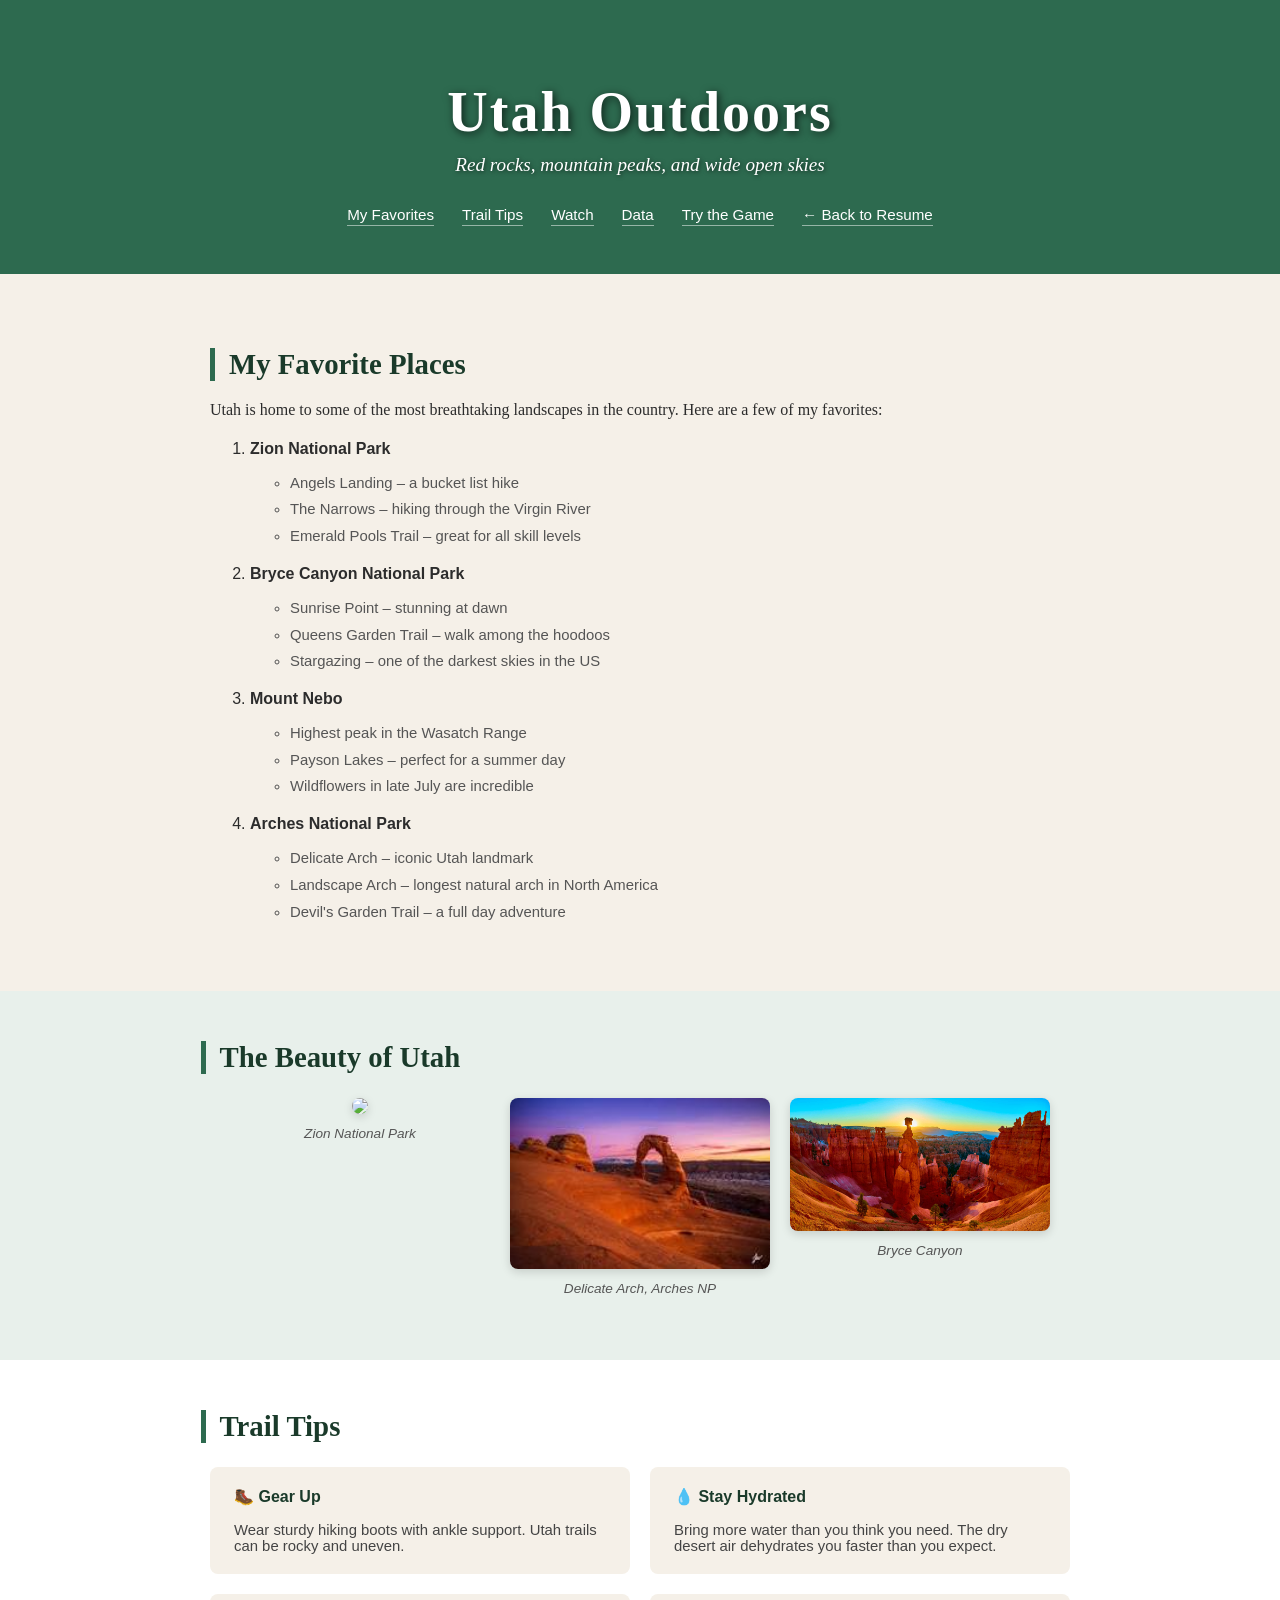
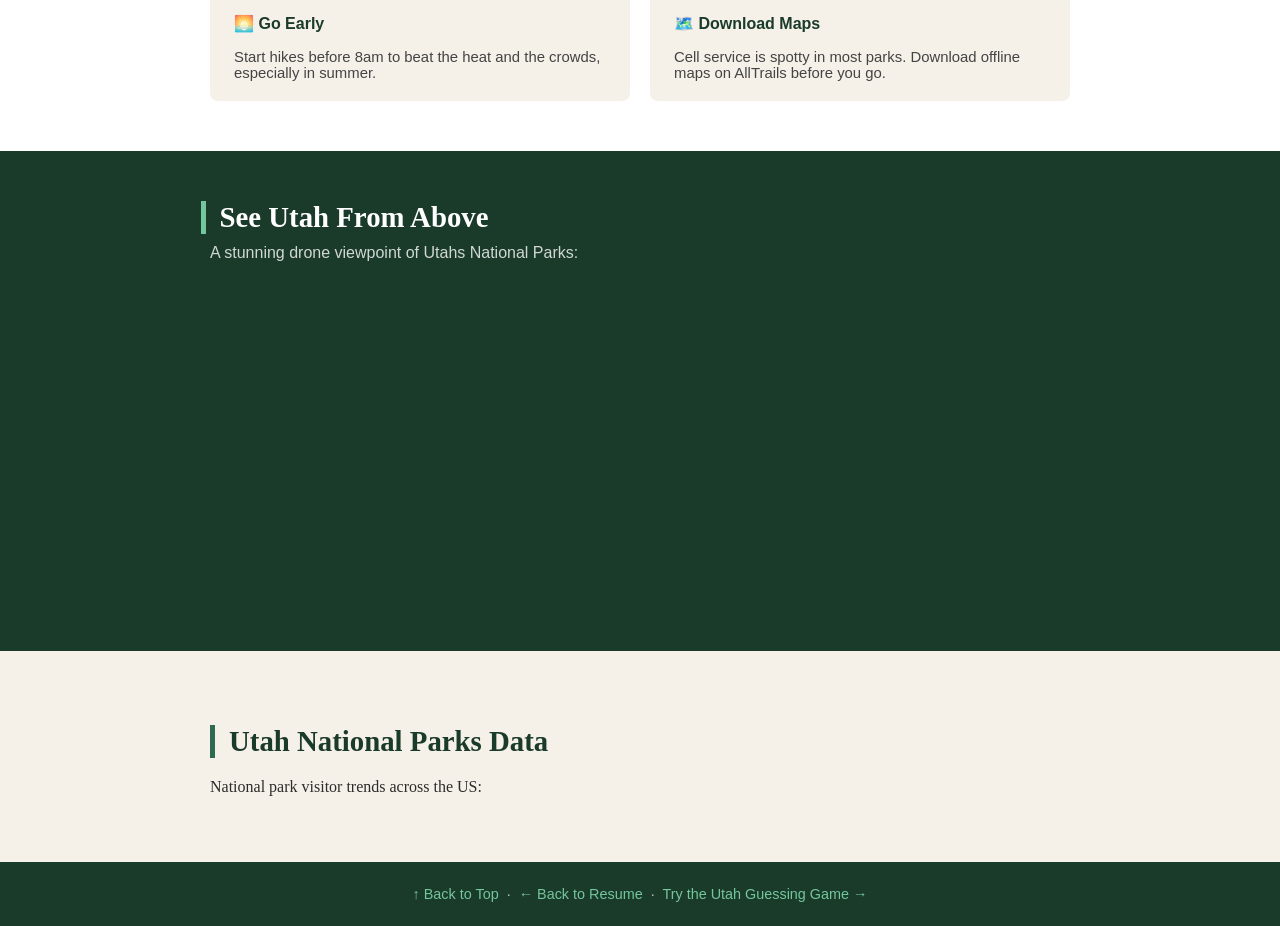
==== scratch.html @ 17a2ec70 "Update scratch.html" ====
<!DOCTYPE html>
<html lang="en">
<head>
  <meta charset="UTF-8" />
  <meta name="viewport" content="width=device-width, initial-scale=1.0" />
  <title>Utah Outdoors – Eva O'Brien</title>
  <link rel="stylesheet" href="scratch.css" />
</head>
<body>

  <!-- On-page anchor target -->
  <a name="top"></a>

  <div id="header">
    <h1>Utah Outdoors</h1>
    <p class="tagline">Red rocks, mountain peaks, and wide open skies</p>
    <nav id="scratch-nav">
      <a href="#favorites">My Favorites</a>
      <a href="#tips">Trail Tips</a>
      <a href="#video">Watch</a>
      <a href="#tableau">Data</a>
      <a href="app.html">Try the Game</a>
      <a href="index.html">← Back to Resume</a>
    </nav>
  </div>

  <!-- Favorites Section -->
  <a name="favorites"></a>
  <div id="favorites-section" class="content-block">
    <h2>My Favorite Places</h2>
    <p>Utah is home to some of the most breathtaking landscapes in the country. Here are a few of my favorites:</p>

    <!-- Ordered list with embedded unordered list -->
    <ol class="main-list">
      <li>
        <strong>Zion National Park</strong>
        <ul class="sub-list">
          <li>Angels Landing – a bucket list hike</li>
          <li>The Narrows – hiking through the Virgin River</li>
          <li>Emerald Pools Trail – great for all skill levels</li>
        </ul>
      </li>
      <li>
        <strong>Bryce Canyon National Park</strong>
        <ul class="sub-list">
          <li>Sunrise Point – stunning at dawn</li>
          <li>Queens Garden Trail – walk among the hoodoos</li>
          <li>Stargazing – one of the darkest skies in the US</li>
        </ul>
      </li>
      <li>
        <strong>Mount Nebo</strong>
        <ul class="sub-list">
          <li>Highest peak in the Wasatch Range</li>
          <li>Payson Lakes – perfect for a summer day</li>
          <li>Wildflowers in late July are incredible</li>
        </ul>
      </li>
      <li>
        <strong>Arches National Park</strong>
        <ul class="sub-list">
          <li>Delicate Arch – iconic Utah landmark</li>
          <li>Landscape Arch – longest natural arch in North America</li>
          <li>Devil's Garden Trail – a full day adventure</li>
        </ul>
      </li>
    </ol>
  </div>

  <!-- Image Section -->
  <div id="image-section" class="content-block">
    <h2>The Beauty of Utah</h2>
    <div id="photo-row">
      <div class="photo-card">
        <img src="angelslanding.jpeg alt="Zion National Park" />
        <p class="photo-caption">Zion National Park</p>
      </div>
      <div class="photo-card">
        <img src="delicatearch.jpeg" alt="Delicate Arch" />
        <p class="photo-caption">Delicate Arch, Arches NP</p>
      </div>
      <div class="photo-card">
        <img src="brycecanyon.jpg" alt="Bryce Canyon" />
        <p class="photo-caption">Bryce Canyon </p>
      </div>
    </div>
  </div>

  <!-- Trail Tips -->
  <a name="tips"></a>
  <div id="tips-section" class="content-block">
    <h2>Trail Tips</h2>
    <div id="tips-grid">
      <div class="tip-box">
        <h3>🥾 Gear Up</h3>
        <p>Wear sturdy hiking boots with ankle support. Utah trails can be rocky and uneven.</p>
      </div>
      <div class="tip-box">
        <h3>💧 Stay Hydrated</h3>
        <p>Bring more water than you think you need. The dry desert air dehydrates you faster than you expect.</p>
      </div>
      <div class="tip-box">
        <h3>🌅 Go Early</h3>
        <p>Start hikes before 8am to beat the heat and the crowds, especially in summer.</p>
      </div>
      <div class="tip-box">
        <h3>🗺️ Download Maps</h3>
        <p>Cell service is spotty in most parks. Download offline maps on AllTrails before you go.</p>
      </div>
    </div>
  </div>

  <!-- YouTube Video -->
  <a name="video"></a>
  <div id="video-section" class="content-block">
    <h2>See Utah From Above</h2>
    <p>A stunning drone viewpoint of Utahs National Parks:</p>
    <div id="video-wrapper">
      <iframe
        width="560" 
        height="315" 
        src="https://www.youtube.com/embed/FVLVoholG34?si=KC_poJhqSI2VQBNE" 
        title="YouTube video player" frameborder="0" 
        allow="accelerometer; autoplay; clipboard-write; encrypted-media; gyroscope; picture-in-picture; web-share" 
        referrerpolicy="strict-origin-when-cross-origin" 
        allowfullscreen>
        
      </iframe>
    </div>
  </div>

  <!-- Tableau Embed -->
  <a name="tableau"></a>
  <div id="tableau-section" class="content-block">
    <h2>Utah National Parks Data</h2>
    <p>National park visitor trends across the US:</p>
    <div class='tableauPlaceholder' id='viz1' style='position: relative'>
      <noscript>
        <a href='#'>
          <img alt='National Park Visits' src='https://public.tableau.com/app/profile/josh.furlong/viz/NationalParksVisitationMobile/Dashboard2' style='border: none' />
        </a>
      </noscript>
      <object class='tableauViz' style='display:none;'>
        <param name='host_url' value='https%3A%2F%2Fpublic.tableau.com%2F' />
        <param name='embed_code_version' value='3' />
        <param name='site_root' value='' />
        <param name='name' value='NationalParks_16/NationalParkVisits' />
        <param name='tabs' value='no' />
        <param name='toolbar' value='yes' />
        <param name='animate_transition' value='yes' />
        <param name='display_static_image' value='yes' />
        <param name='display_spinner' value='yes' />
        <param name='display_overlay' value='yes' />
        <param name='display_count' value='yes' />
      </object>
    </div>
    <script type='text/javascript'>
      var divElement = document.getElementById('viz1');
      var vizElement = divElement.getElementsByTagName('object')[0];
      vizElement.style.width='700px';
      vizElement.style.height='527px';
      var scriptElement = document.createElement('script');
      scriptElement.src = 'https://public.tableau.com/javascripts/api/viz_v1.js';
      vizElement.parentNode.insertBefore(scriptElement, vizElement);
    </script>
  </div>

  <!-- Back to top -->
  <div id="footer">
    <a href="#top">↑ Back to Top</a>
    <span>&nbsp;·&nbsp;</span>
    <a href="index.html">← Back to Resume</a>
    <span>&nbsp;·&nbsp;</span>
    <a href="app.html">Try the Utah Guessing Game →</a>
  </div>

</body>
</html>
---- scratch.css ----
/* scratch.css – Custom stylesheet for Utah Outdoors page */

/* ── Base ── */
body {
  margin: 0;
  padding: 0;
  font-family: 'Georgia', serif;
  background-color: #f5f0e8;
  color: #2c2c2c;
}

/* ── Header ── */
#header {
  background-color: #2d6a4f;
  background-image: url('https://upload.wikimedia.org/wikipedia/commons/thumb/3/3e/Zion_angels_landing_view.jpg/1280px-Zion_angels_landing_view.jpg');
  background-size: cover;
  background-position: center;
  color: white;
  text-align: center;
  padding: 80px 20px 50px;
}

#header h1 {
  font-family: 'Georgia', serif;
  font-size: 3.5rem;
  margin: 0;
  text-shadow: 2px 2px 8px rgba(0,0,0,0.7);
  letter-spacing: 2px;
}

.tagline {
  font-size: 1.2rem;
  margin-top: 10px;
  text-shadow: 1px 1px 4px rgba(0,0,0,0.6);
  font-style: italic;
}

/* ── Navigation ── */
#scratch-nav {
  margin-top: 30px;
}

#scratch-nav a {
  color: white;
  text-decoration: none;
  margin: 0 12px;
  font-size: 0.95rem;
  font-family: Arial, sans-serif;
  border-bottom: 1px solid rgba(255,255,255,0.5);
  padding-bottom: 2px;
}

#scratch-nav a:hover {
  border-bottom-color: white;
}

/* ── Content Blocks ── */
.content-block {
  max-width: 860px;
  margin: 0 auto;
  padding: 50px 20px;
}

.content-block h2 {
  font-family: 'Georgia', serif;
  font-size: 1.8rem;
  color: #1a3a2a;
  border-left: 5px solid #2d6a4f;
  padding-left: 14px;
  margin-bottom: 20px;
}

/* ── Lists ── */
.main-list {
  font-family: Arial, sans-serif;
  font-size: 1rem;
  line-height: 1.8;
  color: #2c2c2c;
}

.sub-list {
  font-size: 0.93rem;
  color: #555;
  margin-top: 6px;
  margin-bottom: 10px;
}

/* ── Photos ── */
#image-section {
  background-color: #e8f0eb;
  max-width: 100%;
  padding: 50px 40px;
}

#image-section h2 {
  max-width: 860px;
  margin: 0 auto 24px;
  font-family: 'Georgia', serif;
  font-size: 1.8rem;
  color: #1a3a2a;
  border-left: 5px solid #2d6a4f;
  padding-left: 14px;
}

#photo-row {
  display: flex;
  gap: 20px;
  flex-wrap: wrap;
  justify-content: center;
  max-width: 900px;
  margin: 0 auto;
}

.photo-card {
  text-align: center;
  width: 260px;
}

.photo-card img {
  width: 100%;
  border-radius: 8px;
  box-shadow: 0 3px 10px rgba(0,0,0,0.15);
}

.photo-caption {
  font-family: Arial, sans-serif;
  font-size: 0.85rem;
  color: #555;
  margin-top: 8px;
  font-style: italic;
}

/* ── Tips ── */
#tips-section {
  background-color: #fff;
  max-width: 100%;
  padding: 50px 40px;
}

#tips-section h2 {
  max-width: 860px;
  margin: 0 auto 24px;
  font-family: 'Georgia', serif;
  font-size: 1.8rem;
  color: #1a3a2a;
  border-left: 5px solid #2d6a4f;
  padding-left: 14px;
}

#tips-grid {
  display: flex;
  flex-wrap: wrap;
  gap: 20px;
  max-width: 860px;
  margin: 0 auto;
}

.tip-box {
  background: #f5f0e8;
  border-radius: 8px;
  padding: 20px 24px;
  width: calc(50% - 10px);
  box-sizing: border-box;
  font-family: Arial, sans-serif;
}

.tip-box h3 {
  font-size: 1rem;
  color: #1a3a2a;
  margin-top: 0;
}

.tip-box p {
  font-size: 0.93rem;
  color: #444;
  margin: 0;
}

/* ── Video ── */
#video-section {
  background-color: #1a3a2a;
  color: white;
  max-width: 100%;
  padding: 50px 40px;
  text-align: center;
}

#video-section h2 {
  font-family: 'Georgia', serif;
  font-size: 1.8rem;
  color: white;
  border-left: 5px solid #74c69d;
  padding-left: 14px;
  text-align: left;
  max-width: 860px;
  margin: 0 auto 10px;
}

#video-section p {
  font-family: Arial, sans-serif;
  color: rgba(255,255,255,0.8);
  max-width: 860px;
  margin: 0 auto 20px;
  text-align: left;
}

#video-wrapper {
  max-width: 700px;
  margin: 0 auto;
}

#video-wrapper iframe {
  border-radius: 8px;
  width: 100%;
}

/* ── Tableau ── */
#tableau-section {
  background-color: #f5f0e8;
}

/* ── Footer ── */
#footer {
  background-color: #1a3a2a;
  color: rgba(255,255,255,0.7);
  text-align: center;
  padding: 24px;
  font-family: Arial, sans-serif;
  font-size: 0.9rem;
}

#footer a {
  color: #74c69d;
  text-decoration: none;
}

#footer a:hover {
  text-decoration: underline;
}
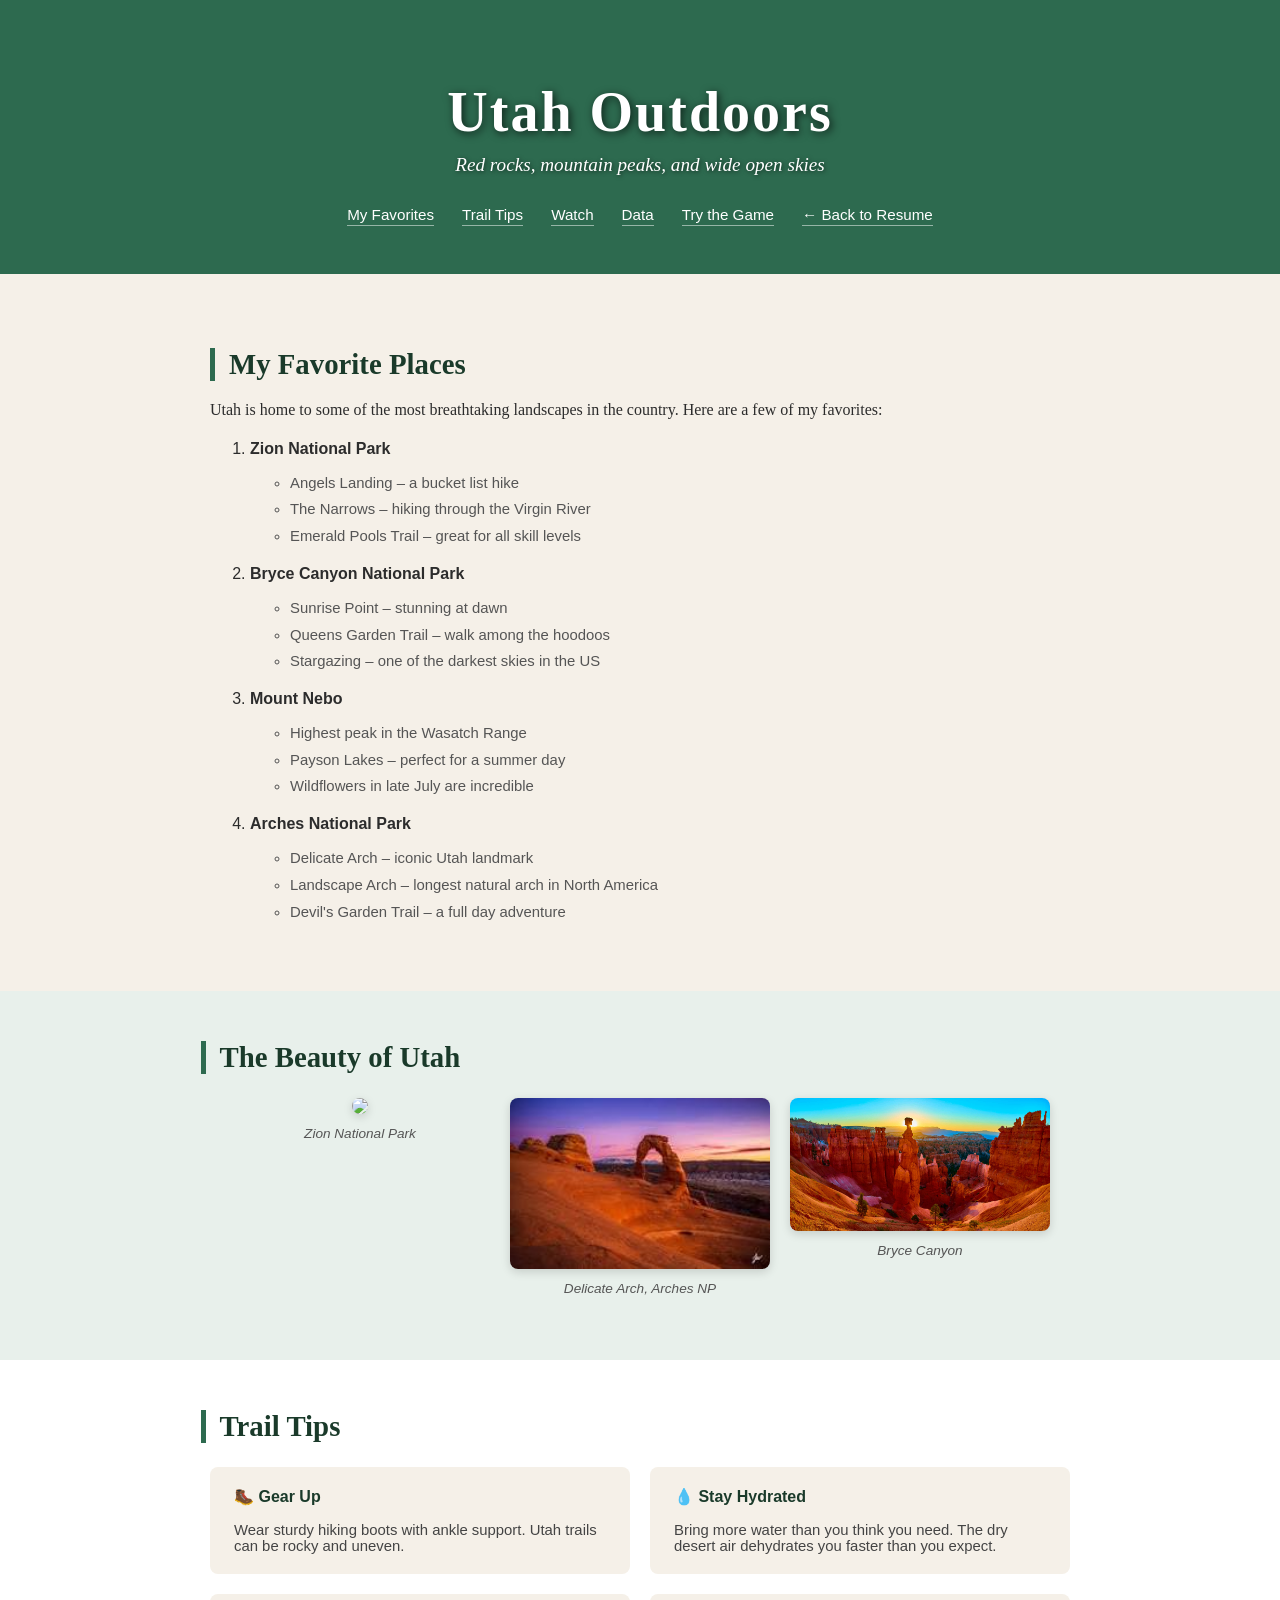
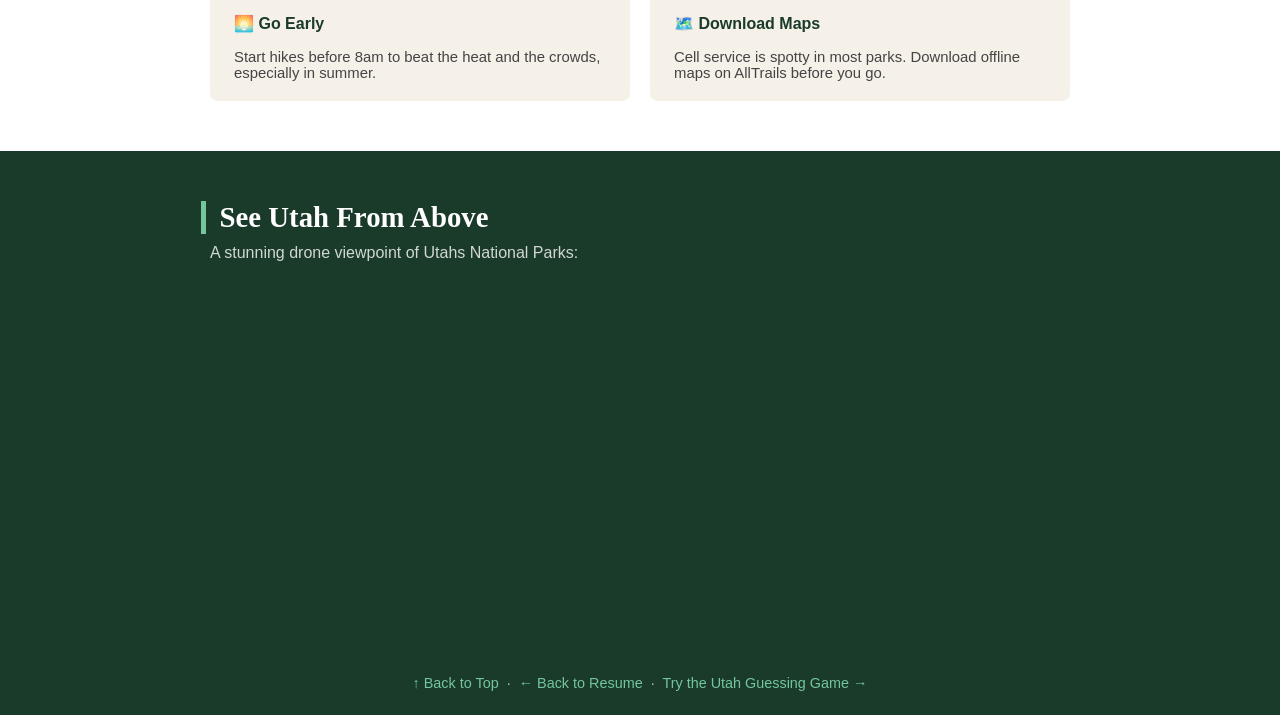
==== commit 8d913a8f: "Update scratch.html" ====
--- a/scratch.html
+++ b/scratch.html
@@ -128,32 +128,8 @@
       </iframe>
     </div>
   </div>
-
-  <!-- Tableau Embed -->
-  <a name="tableau"></a>
-  <div id="tableau-section" class="content-block">
-    <h2>Utah National Parks Data</h2>
-    <p>National park visitor trends across the US:</p>
-    <div class='tableauPlaceholder' id='viz1' style='position: relative'>
-      <noscript>
-        <a href='#'>
-          <img alt='National Park Visits' src='https://public.tableau.com/app/profile/josh.furlong/viz/NationalParksVisitationMobile/Dashboard2' style='border: none' />
-        </a>
-      </noscript>
-      <object class='tableauViz' style='display:none;'>
-        <param name='host_url' value='https%3A%2F%2Fpublic.tableau.com%2F' />
-        <param name='embed_code_version' value='3' />
-        <param name='site_root' value='' />
-        <param name='name' value='NationalParks_16/NationalParkVisits' />
-        <param name='tabs' value='no' />
-        <param name='toolbar' value='yes' />
-        <param name='animate_transition' value='yes' />
-        <param name='display_static_image' value='yes' />
-        <param name='display_spinner' value='yes' />
-        <param name='display_overlay' value='yes' />
-        <param name='display_count' value='yes' />
-      </object>
-    </div>
+<div class='tableauPlaceholder' id='viz1781634096234' style='position: relative'><noscript><a href='#'><img alt=' ' src='https:&#47;&#47;public.tableau.com&#47;static&#47;images&#47;C7&#47;C7F4QPNFP&#47;1_rss.png' style='border: none' /></a></noscript><object class='tableauViz'  style='display:none;'><param name='host_url' value='https%3A%2F%2Fpublic.tableau.com%2F' /> <param name='embed_code_version' value='3' /> <param name='path' value='shared&#47;C7F4QPNFP' /> <param name='toolbar' value='yes' /><param name='static_image' value='https:&#47;&#47;public.tableau.com&#47;static&#47;images&#47;C7&#47;C7F4QPNFP&#47;1.png' /> <param name='animate_transition' value='yes' /><param name='display_static_image' value='yes' /><param name='display_spinner' value='yes' /><param name='display_overlay' value='yes' /><param name='display_count' value='yes' /><param name='language' value='en-US' /></object></div>                <script type='text/javascript'>                    var divElement = document.getElementById('viz1781634096234');                    var vizElement = divElement.getElementsByTagName('object')[0];                    if ( divElement.offsetWidth > 800 ) { vizElement.style.width='1070px';vizElement.style.height='1250px';} else if ( divElement.offsetWidth > 500 ) { vizElement.style.width='1070px';vizElement.style.height='1250px';} else { vizElement.style.width='100%';vizElement.style.height='3050px';}                     var scriptElement = document.createElement('script');                    scriptElement.src = 'https://public.tableau.com/javascripts/api/viz_v1.js';                    vizElement.parentNode.insertBefore(scriptElement, vizElement);                </script>
+ 
     <script type='text/javascript'>
       var divElement = document.getElementById('viz1');
       var vizElement = divElement.getElementsByTagName('object')[0];
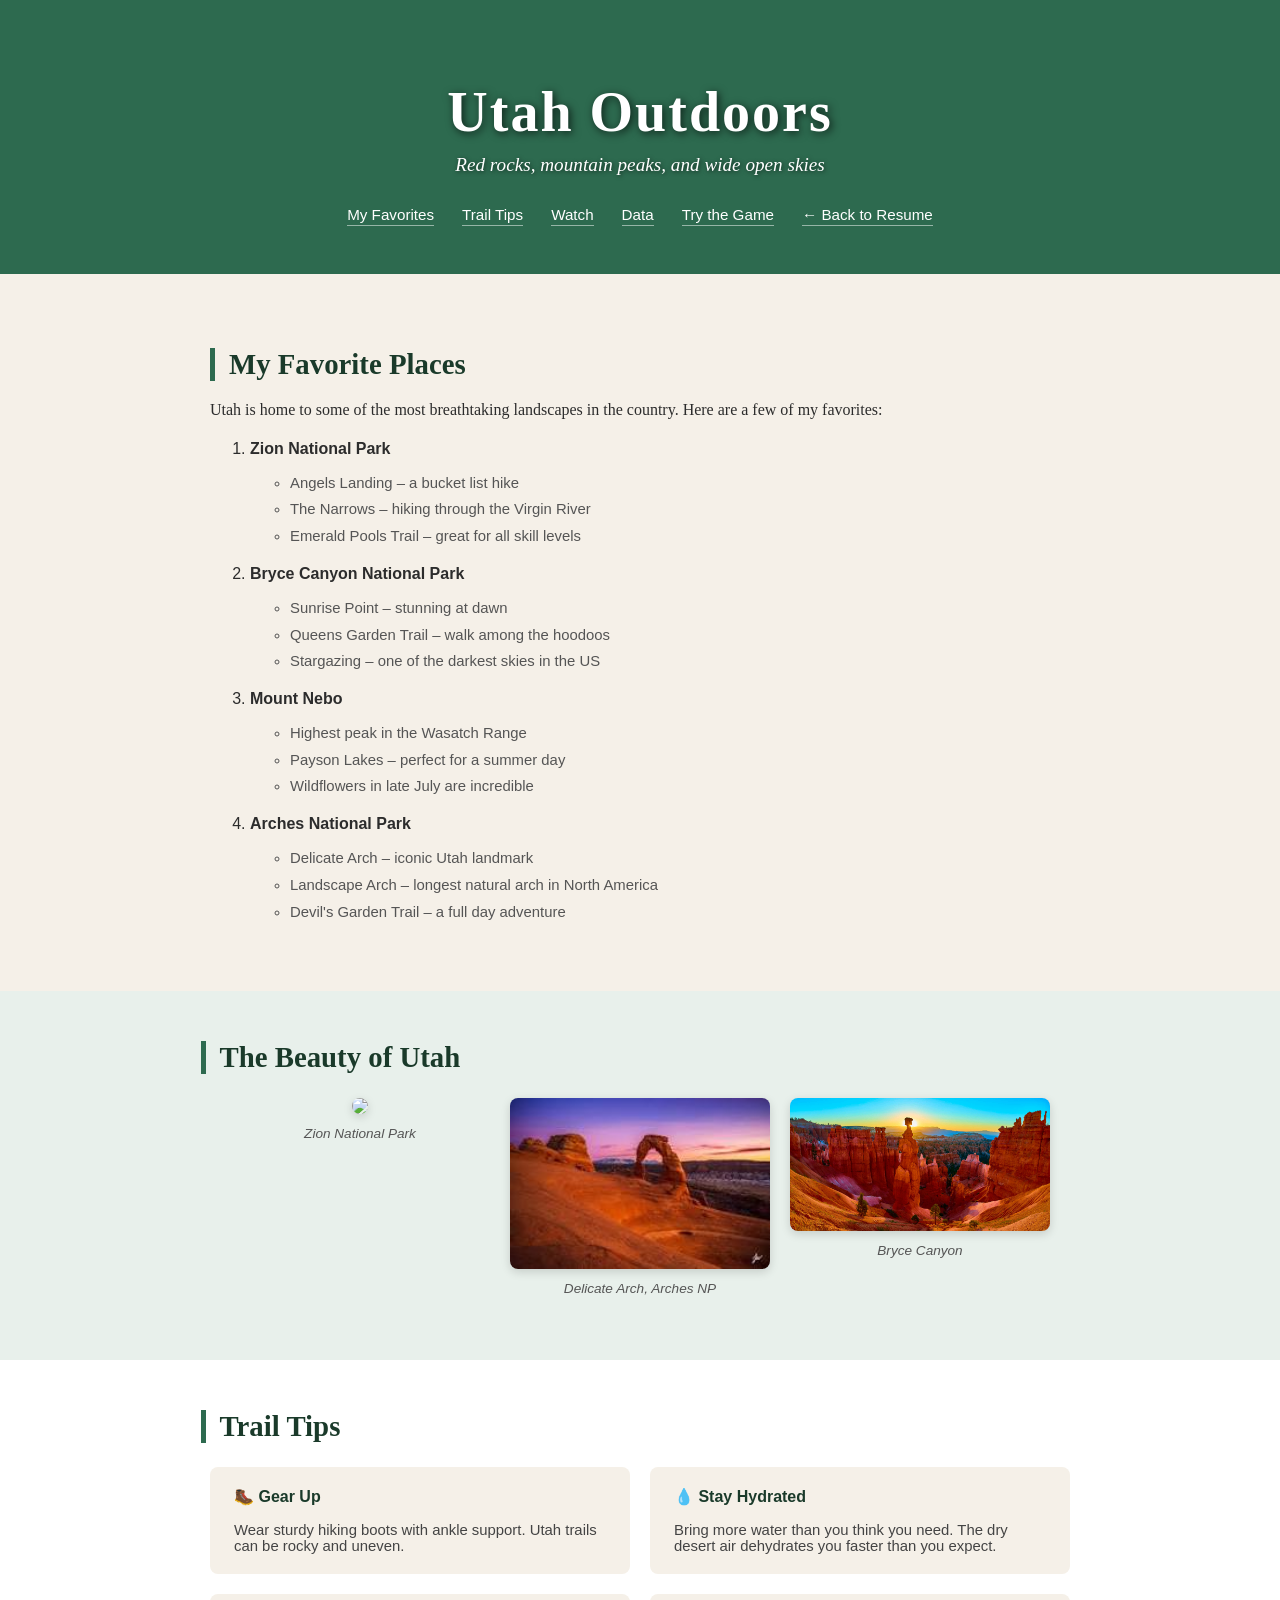
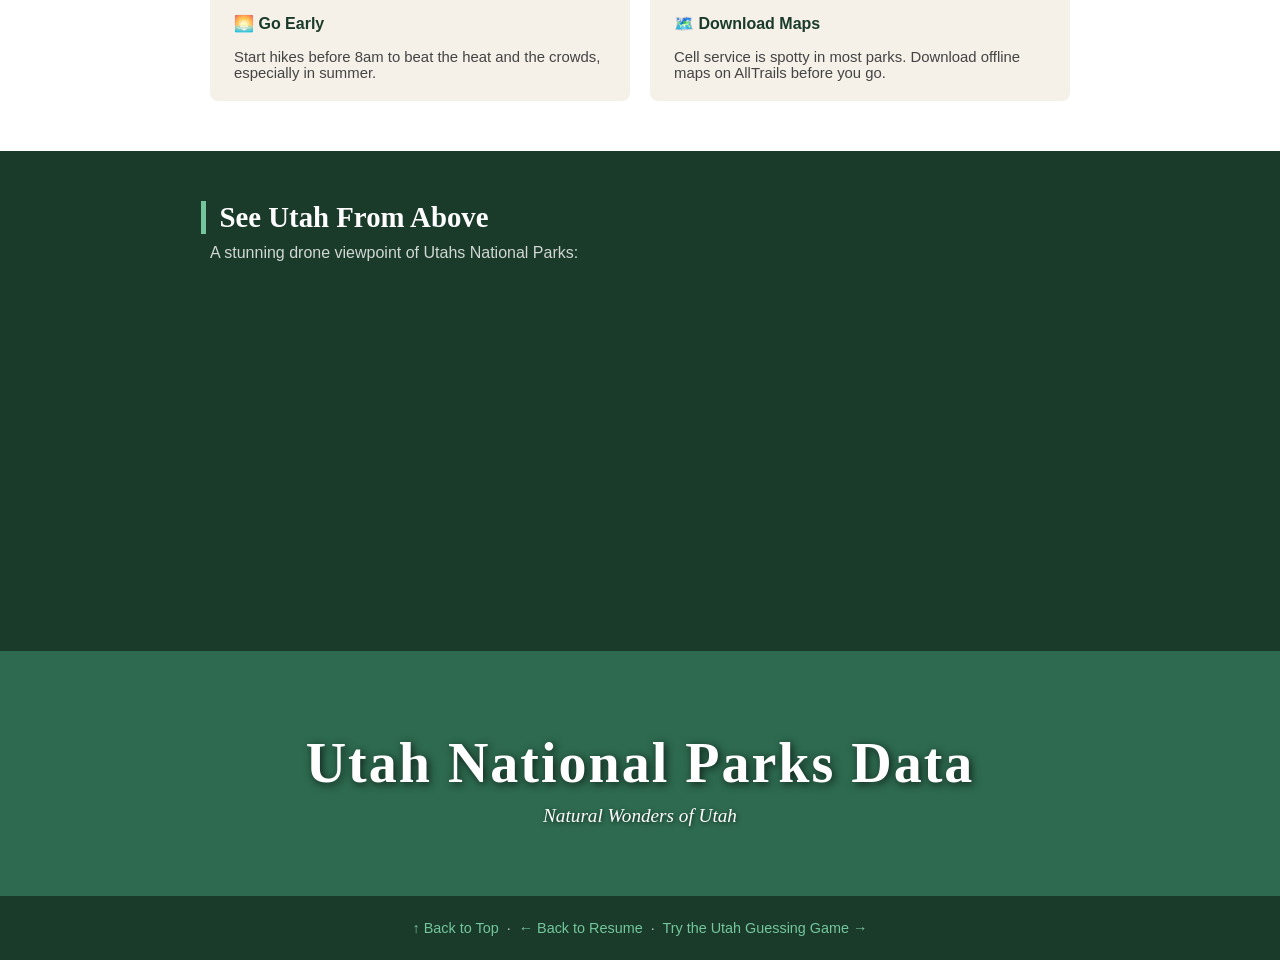
==== commit 04baa00b: "Update scratch.html" ====
--- a/scratch.html
+++ b/scratch.html
@@ -128,8 +128,12 @@
       </iframe>
     </div>
   </div>
-<div class='tableauPlaceholder' id='viz1781634096234' style='position: relative'><noscript><a href='#'><img alt=' ' src='https:&#47;&#47;public.tableau.com&#47;static&#47;images&#47;C7&#47;C7F4QPNFP&#47;1_rss.png' style='border: none' /></a></noscript><object class='tableauViz'  style='display:none;'><param name='host_url' value='https%3A%2F%2Fpublic.tableau.com%2F' /> <param name='embed_code_version' value='3' /> <param name='path' value='shared&#47;C7F4QPNFP' /> <param name='toolbar' value='yes' /><param name='static_image' value='https:&#47;&#47;public.tableau.com&#47;static&#47;images&#47;C7&#47;C7F4QPNFP&#47;1.png' /> <param name='animate_transition' value='yes' /><param name='display_static_image' value='yes' /><param name='display_spinner' value='yes' /><param name='display_overlay' value='yes' /><param name='display_count' value='yes' /><param name='language' value='en-US' /></object></div>                <script type='text/javascript'>                    var divElement = document.getElementById('viz1781634096234');                    var vizElement = divElement.getElementsByTagName('object')[0];                    if ( divElement.offsetWidth > 800 ) { vizElement.style.width='1070px';vizElement.style.height='1250px';} else if ( divElement.offsetWidth > 500 ) { vizElement.style.width='1070px';vizElement.style.height='1250px';} else { vizElement.style.width='100%';vizElement.style.height='3050px';}                     var scriptElement = document.createElement('script');                    scriptElement.src = 'https://public.tableau.com/javascripts/api/viz_v1.js';                    vizElement.parentNode.insertBefore(scriptElement, vizElement);                </script>
- 
+
+  <div id="header">
+    <h1>Utah National Parks Data</h1>
+    <p class="tagline">Natural Wonders of Utah</p>
+<div class='tableauPlaceholder' id='viz1781634329780' style='position: relative'><noscript><a href='#'><img alt='Dashboard 2 ' src='https:&#47;&#47;public.tableau.com&#47;static&#47;images&#47;Na&#47;NationalParksVisitationMobile&#47;Dashboard2&#47;1_rss.png' style='border: none' /></a></noscript><object class='tableauViz'  style='display:none;'><param name='host_url' value='https%3A%2F%2Fpublic.tableau.com%2F' /> <param name='embed_code_version' value='3' /> <param name='site_root' value='' /><param name='name' value='NationalParksVisitationMobile&#47;Dashboard2' /><param name='tabs' value='no' /><param name='toolbar' value='yes' /><param name='static_image' value='https:&#47;&#47;public.tableau.com&#47;static&#47;images&#47;Na&#47;NationalParksVisitationMobile&#47;Dashboard2&#47;1.png' /> <param name='animate_transition' value='yes' /><param name='display_static_image' value='yes' /><param name='display_spinner' value='yes' /><param name='display_overlay' value='yes' /><param name='display_count' value='yes' /><param name='language' value='en-US' /></object></div>                <script type='text/javascript'>                    var divElement = document.getElementById('viz1781634329780');                    var vizElement = divElement.getElementsByTagName('object')[0];                    vizElement.style.minWidth='116px';vizElement.style.maxWidth='450px';vizElement.style.width='100%';vizElement.style.height='827px';                    var scriptElement = document.createElement('script');                    scriptElement.src = 'https://public.tableau.com/javascripts/api/viz_v1.js';                    vizElement.parentNode.insertBefore(scriptElement, vizElement);                </script>
+  
     <script type='text/javascript'>
       var divElement = document.getElementById('viz1');
       var vizElement = divElement.getElementsByTagName('object')[0];
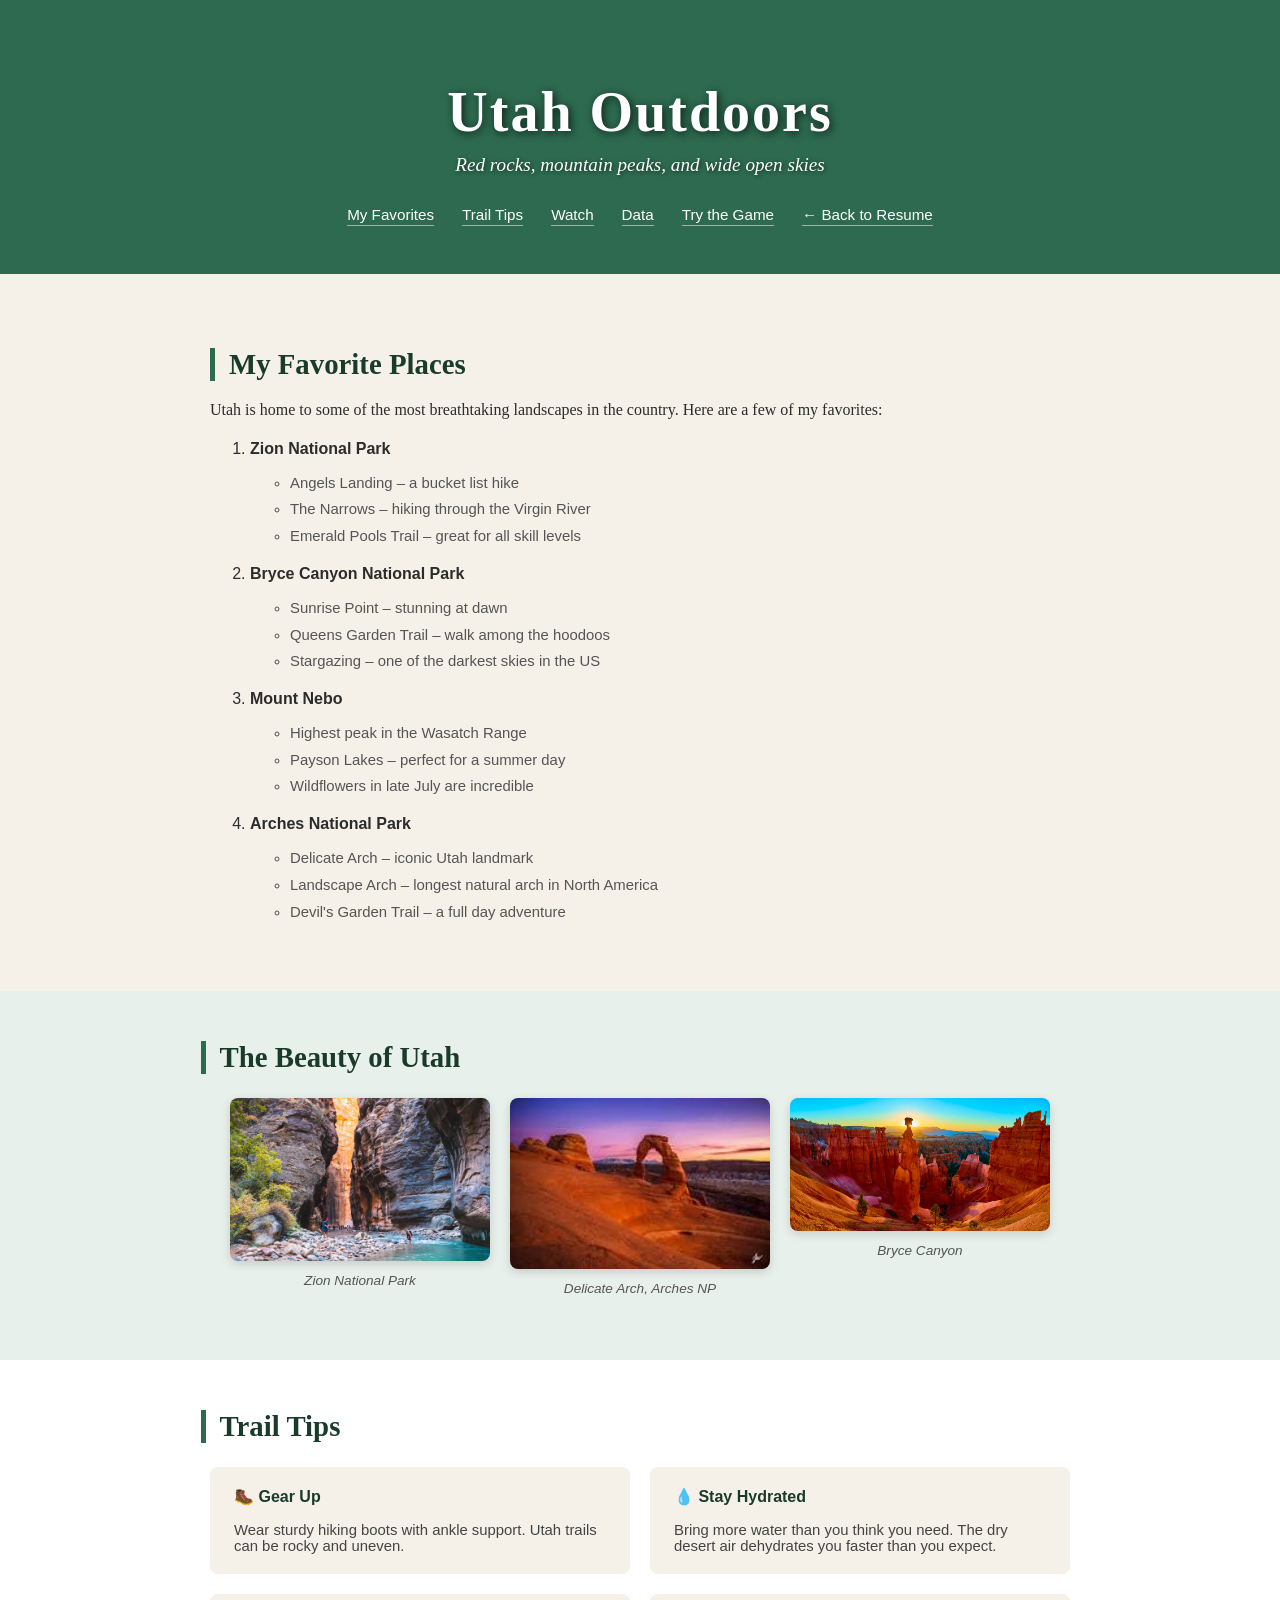
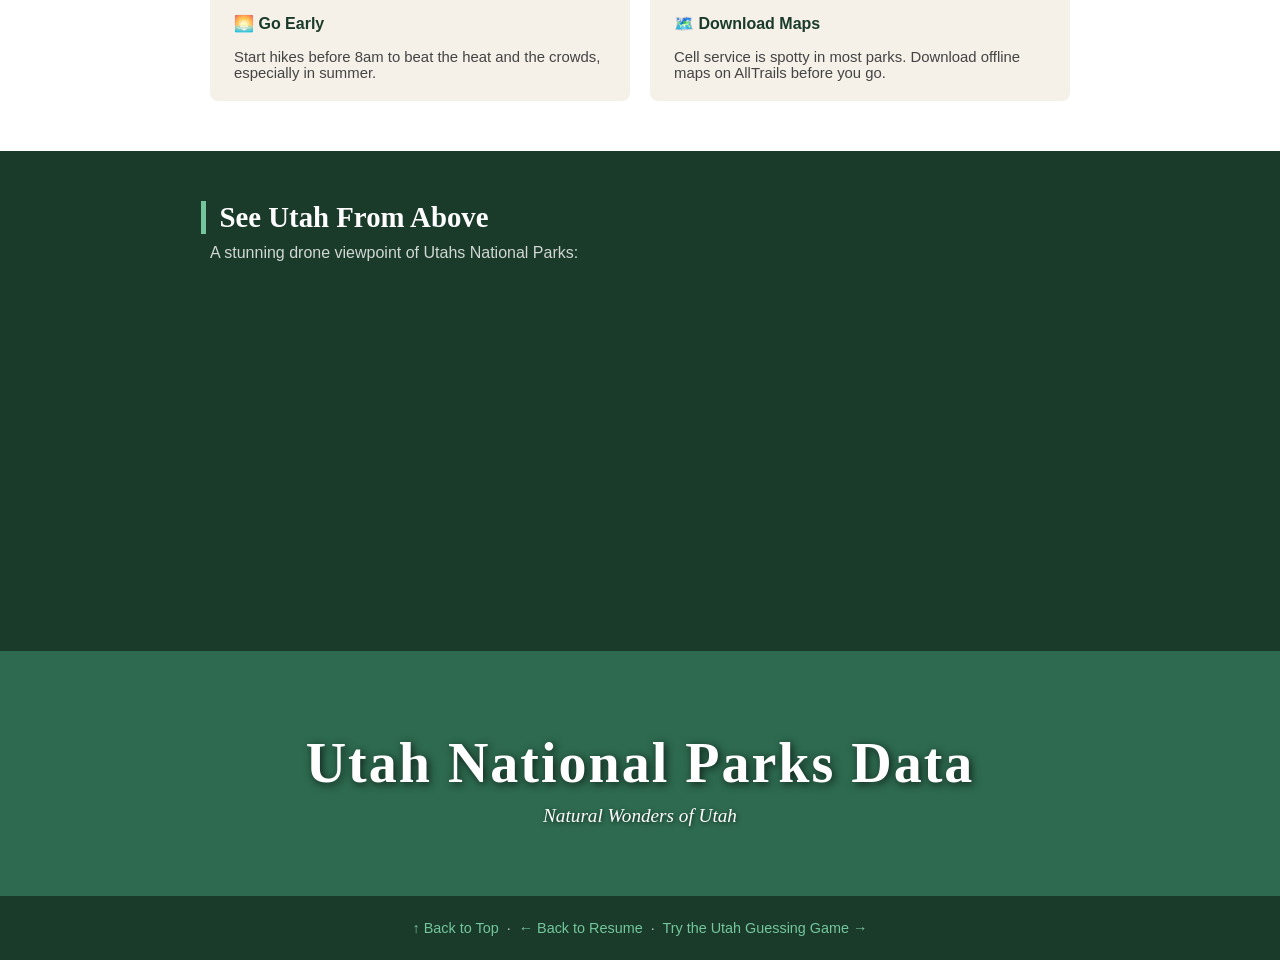
==== commit 10b0ad2b: "Fix img tag syntax in scratch.html" ====
--- a/scratch.html
+++ b/scratch.html
@@ -72,7 +72,7 @@
     <h2>The Beauty of Utah</h2>
     <div id="photo-row">
       <div class="photo-card">
-        <img src="angelslanding.jpeg alt="Zion National Park" />
+        <img src="zions.jpg" alt="Zion National Park" />
         <p class="photo-caption">Zion National Park</p>
       </div>
       <div class="photo-card">
